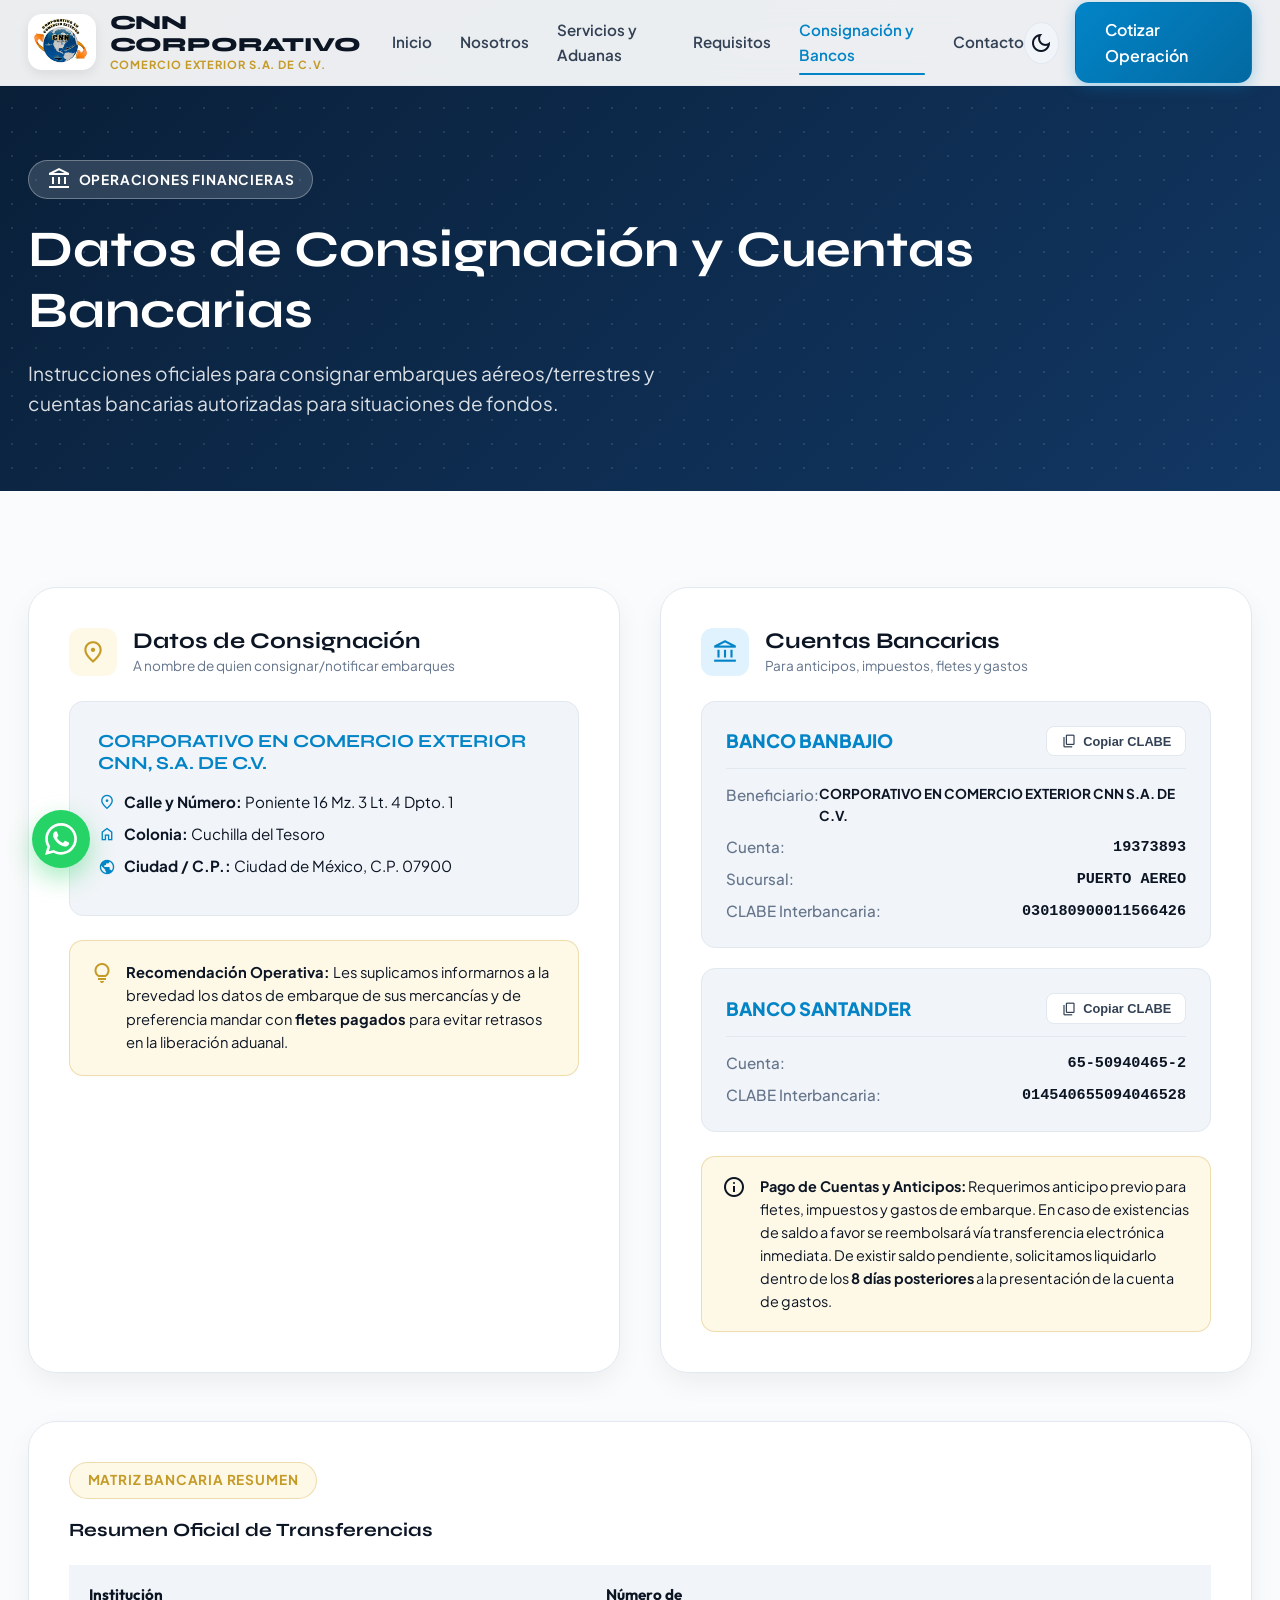
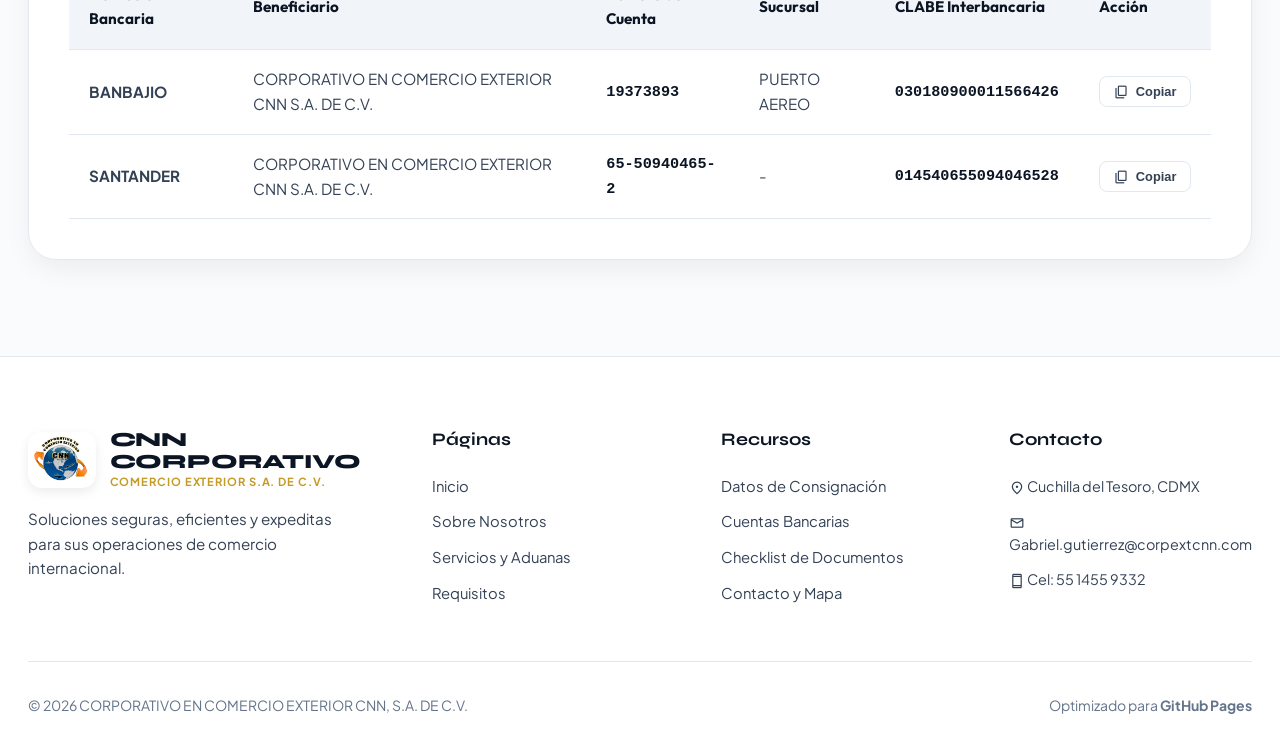
==== consignacion.html @ 1adea3d3 "Initial commit" ====
<!DOCTYPE html>
<html lang="es" data-theme="light">
<head>
  <meta charset="UTF-8">
  <meta name="viewport" content="width=device-width, initial-scale=1.0">
  <title>Datos de Consignación y Bancos | Corporativo en Comercio Exterior CNN</title>
  <meta name="description" content="Datos oficiales para consignar embarques aéreos y terrestres, y cuentas bancarias autorizadas de Banco BanBajio y Santander para anticipos y fletes.">
  
  <link rel="stylesheet" href="https://fonts.googleapis.com/css2?family=Material+Symbols+Outlined:opsz,wght,FILL,GRAD@20..48,100..700,0..1,-50..200" />
  <link rel="stylesheet" href="styles.css">
  <link rel="icon" type="image/png" href="assets/images/cnn_logo.png">
</head>
<body>

  <!-- HEADER -->
  <header class="header">
    <div class="container nav-container">
      <a href="index.html" class="logo">
        <img src="assets/images/cnn_logo.png" alt="CNN Logo" class="logo-img">
        <div class="logo-text">
          <span class="logo-title">CNN CORPORATIVO</span>
          <span class="logo-subtitle">Comercio Exterior S.A. de C.V.</span>
        </div>
      </a>

      <nav class="nav-menu" id="navMenu">
        <a href="index.html" class="nav-link">Inicio</a>
        <a href="nosotros.html" class="nav-link">Nosotros</a>
        <a href="servicios.html" class="nav-link">Servicios y Aduanas</a>
        <a href="requisitos.html" class="nav-link">Requisitos</a>
        <a href="consignacion.html" class="nav-link active">Consignación y Bancos</a>
        <a href="contacto.html" class="nav-link">Contacto</a>
      </nav>

      <div class="nav-actions">
        <button class="theme-toggle" id="themeToggle" aria-label="Cambiar tema">
          <!-- Icon injected by JS -->
        </button>
        <a href="contacto.html" class="btn btn-primary">Cotizar Operación</a>
        <button class="mobile-nav-toggle" id="navToggle" aria-label="Menú">
          <span class="material-symbols-outlined">menu</span>
        </button>
      </div>
    </div>
  </header>

  <!-- WHATSAPP FLOAT -->
  <a href="https://wa.me/525514559332?text=Hola,%20deseo%20informaci%C3%B3n%20sobre%20sus%20servicios" target="_blank" class="whatsapp-float" aria-label="WhatsApp">
    <svg class="svg-icon" viewBox="0 0 24 24"><path d="M.057 24l1.687-6.163c-1.041-1.804-1.588-3.849-1.587-5.946.003-6.556 5.338-11.891 11.893-11.891 3.181.001 6.167 1.24 8.413 3.488 2.245 2.248 3.481 5.236 3.48 8.414-.003 6.557-5.338 11.892-11.893 11.892-1.99-.001-3.951-.5-5.688-1.448l-6.305 1.654zm6.597-3.807c1.676.995 3.276 1.591 5.392 1.592 5.448 0 9.886-4.434 9.889-9.885.002-5.462-4.415-9.89-9.881-9.892-5.452 0-9.887 4.434-9.889 9.884-.001 2.225.651 3.891 1.746 5.634l-.999 3.648 3.742-.981zm11.387-5.464c-.074-.124-.272-.198-.57-.347-.297-.149-1.758-.868-2.031-.967-.272-.099-.47-.149-.669.149-.198.297-.768.967-.941 1.165-.173.198-.347.223-.644.074-.297-.149-1.255-.462-2.39-1.475-.883-.788-1.48-1.761-1.653-2.059-.173-.297-.018-.458.13-.606.134-.133.297-.347.446-.521.151-.172.2-.296.3-.495.099-.198.05-.372-.025-.521-.075-.148-.669-1.611-.916-2.206-.242-.579-.487-.501-.669-.51l-.57-.01c-.198 0-.52.074-.792.372s-1.04 1.016-1.04 2.479 1.065 2.876 1.213 3.074c.149.198 2.095 3.2 5.076 4.487.709.306 1.263.489 1.694.626.712.226 1.36.194 1.872.118.571-.085 1.758-.719 2.006-1.413.248-.695.248-1.29.173-1.414z"/></svg>
  </a>

  <!-- PAGE HEADER -->
  <section class="section-hero-header">
    <div class="container">
      <span class="section-tag" style="background:rgba(255,255,255,0.15); color:#ffffff; border-color:rgba(255,255,255,0.3);">
        <span class="material-symbols-outlined">account_balance</span> Operaciones Financieras
      </span>
      <h1>Datos de Consignación y Cuentas Bancarias</h1>
      <p>Instrucciones oficiales para consignar embarques aéreos/terrestres y cuentas bancarias autorizadas para situaciones de fondos.</p>
    </div>
  </section>

  <!-- CONSIGNACIÓN & TABLA BANCARIA -->
  <section class="section">
    <div class="container">
      <div class="consign-grid">
        <!-- DATOS DE CONSIGNACIÓN -->
        <div class="consign-card reveal reveal-left">
          <div style="display:flex; align-items:center; gap:1rem; margin-bottom:1.5rem;">
            <div style="width:48px; height:48px; border-radius:12px; background:var(--accent-gold-light); color:var(--accent-gold); display:flex; align-items:center; justify-content:center;">
              <span class="material-symbols-outlined" style="font-size:26px;">location_on</span>
            </div>
            <div>
              <h3 style="font-size:1.4rem;">Datos de Consignación</h3>
              <p style="font-size:0.85rem; color:var(--text-light);">A nombre de quien consignar/notificar embarques</p>
            </div>
          </div>

          <div style="background:var(--bg-tertiary); padding:1.75rem; border-radius:var(--radius-md); border:1px solid var(--border-color); margin-bottom:1.5rem;">
            <h4 style="font-size:1.15rem; color:var(--accent-cyan); margin-bottom:1rem;">
              CORPORATIVO EN COMERCIO EXTERIOR CNN, S.A. DE C.V.
            </h4>
            <p style="font-size:0.95rem; color:var(--text-main); margin-bottom:0.5rem; display:flex; align-items:center; gap:0.5rem;">
              <span class="material-symbols-outlined" style="font-size:18px; color:var(--accent-cyan);">location_on</span>
              <span><strong>Calle y Número:</strong> Poniente 16 Mz. 3 Lt. 4 Dpto. 1</span>
            </p>
            <p style="font-size:0.95rem; color:var(--text-main); margin-bottom:0.5rem; display:flex; align-items:center; gap:0.5rem;">
              <span class="material-symbols-outlined" style="font-size:18px; color:var(--accent-cyan);">home</span>
              <span><strong>Colonia:</strong> Cuchilla del Tesoro</span>
            </p>
            <p style="font-size:0.95rem; color:var(--text-main); margin-bottom:0.5rem; display:flex; align-items:center; gap:0.5rem;">
              <span class="material-symbols-outlined" style="font-size:18px; color:var(--accent-cyan);">public</span>
              <span><strong>Ciudad / C.P.:</strong> Ciudad de México, C.P. 07900</span>
            </p>
          </div>

          <div style="background:var(--accent-gold-light); padding:1.25rem; border-radius:var(--radius-md); border:1px solid rgba(197, 155, 39, 0.3); font-size:0.92rem; color:var(--text-main); line-height:1.6; display:flex; gap:0.75rem;">
            <span class="material-symbols-outlined" style="color:var(--accent-gold); flex-shrink:0;">lightbulb</span>
            <div>
              <strong>Recomendación Operativa:</strong> Les suplicamos informarnos a la brevedad los datos de embarque de sus mercancías y de preferencia mandar con <strong>fletes pagados</strong> para evitar retrasos en la liberación aduanal.
            </div>
          </div>
        </div>

        <!-- CUENTAS BANCARIAS AUTORIZADAS -->
        <div class="consign-card reveal reveal-right delay-200">
          <div style="display:flex; align-items:center; gap:1rem; margin-bottom:1.5rem;">
            <div style="width:48px; height:48px; border-radius:12px; background:var(--accent-cyan-light); color:var(--accent-cyan); display:flex; align-items:center; justify-content:center;">
              <span class="material-symbols-outlined" style="font-size:26px;">account_balance</span>
            </div>
            <div>
              <h3 style="font-size:1.4rem;">Cuentas Bancarias</h3>
              <p style="font-size:0.85rem; color:var(--text-light);">Para anticipos, impuestos, fletes y gastos</p>
            </div>
          </div>

          <!-- BANCO BANBAJIO -->
          <div class="bank-box">
            <div class="bank-header">
              <span class="bank-name">BANCO BANBAJIO</span>
              <button class="copy-btn" data-copy="030180900011566426">
                <span class="material-symbols-outlined" style="font-size:16px;">content_copy</span> Copiar CLABE
              </button>
            </div>
            <div class="bank-details">
              <div class="bank-detail-row">
                <span class="bank-detail-label">Beneficiario:</span>
                <span style="font-weight:700; font-size:0.85rem;">CORPORATIVO EN COMERCIO EXTERIOR CNN S.A. DE C.V.</span>
              </div>
              <div class="bank-detail-row">
                <span class="bank-detail-label">Cuenta:</span>
                <span class="bank-detail-val">19373893</span>
              </div>
              <div class="bank-detail-row">
                <span class="bank-detail-label">Sucursal:</span>
                <span class="bank-detail-val">PUERTO AEREO</span>
              </div>
              <div class="bank-detail-row">
                <span class="bank-detail-label">CLABE Interbancaria:</span>
                <span class="bank-detail-val">030180900011566426</span>
              </div>
            </div>
          </div>

          <!-- BANCO SANTANDER -->
          <div class="bank-box">
            <div class="bank-header">
              <span class="bank-name">BANCO SANTANDER</span>
              <button class="copy-btn" data-copy="014540655094046528">
                <span class="material-symbols-outlined" style="font-size:16px;">content_copy</span> Copiar CLABE
              </button>
            </div>
            <div class="bank-details">
              <div class="bank-detail-row">
                <span class="bank-detail-label">Cuenta:</span>
                <span class="bank-detail-val">65-50940465-2</span>
              </div>
              <div class="bank-detail-row">
                <span class="bank-detail-label">CLABE Interbancaria:</span>
                <span class="bank-detail-val">014540655094046528</span>
              </div>
            </div>
          </div>

          <div class="notice-box">
            <span class="material-symbols-outlined">info</span>
            <div>
              <strong>Pago de Cuentas y Anticipos:</strong> Requerimos anticipo previo para fletes, impuestos y gastos de embarque. En caso de existencias de saldo a favor se reembolsará vía transferencia electrónica inmediata. De existir saldo pendiente, solicitamos liquidarlo dentro de los <strong>8 días posteriores</strong> a la presentación de la cuenta de gastos.
            </div>
          </div>
        </div>
      </div>

      <!-- MATRIZ RESUMEN DE CUENTAS BANCARIAS -->
      <div class="bank-table-card reveal reveal-up delay-100">
        <div class="section-tag">Matriz Bancaria Resumen</div>
        <h3>Resumen Oficial de Transferencias</h3>
        <table class="bank-table">
          <thead>
            <tr>
              <th>Institución Bancaria</th>
              <th>Beneficiario</th>
              <th>Número de Cuenta</th>
              <th>Sucursal</th>
              <th>CLABE Interbancaria</th>
              <th>Acción</th>
            </tr>
          </thead>
          <tbody>
            <tr>
              <td><strong>BANBAJIO</strong></td>
              <td>CORPORATIVO EN COMERCIO EXTERIOR CNN S.A. DE C.V.</td>
              <td class="mono">19373893</td>
              <td>PUERTO AEREO</td>
              <td class="mono">030180900011566426</td>
              <td>
                <button class="copy-btn" data-copy="030180900011566426">
                  <span class="material-symbols-outlined" style="font-size:16px;">content_copy</span> Copiar
                </button>
              </td>
            </tr>
            <tr>
              <td><strong>SANTANDER</strong></td>
              <td>CORPORATIVO EN COMERCIO EXTERIOR CNN S.A. DE C.V.</td>
              <td class="mono">65-50940465-2</td>
              <td>-</td>
              <td class="mono">014540655094046528</td>
              <td>
                <button class="copy-btn" data-copy="014540655094046528">
                  <span class="material-symbols-outlined" style="font-size:16px;">content_copy</span> Copiar
                </button>
              </td>
            </tr>
          </tbody>
        </table>
      </div>
    </div>
  </section>

  <!-- FOOTER -->
  <footer class="footer">
    <div class="container">
      <div class="footer-grid">
        <div class="footer-col">
          <div class="logo">
            <img src="assets/images/cnn_logo.png" alt="CNN Logo" class="logo-img">
            <div class="logo-text">
              <span class="logo-title">CNN CORPORATIVO</span>
              <span class="logo-subtitle">Comercio Exterior S.A. de C.V.</span>
            </div>
          </div>
          <p>Soluciones seguras, eficientes y expeditas para sus operaciones de comercio internacional.</p>
        </div>

        <div class="footer-col">
          <h4 class="footer-title">Páginas</h4>
          <div class="footer-links">
            <a href="index.html">Inicio</a>
            <a href="nosotros.html">Sobre Nosotros</a>
            <a href="servicios.html">Servicios y Aduanas</a>
            <a href="requisitos.html">Requisitos</a>
          </div>
        </div>

        <div class="footer-col">
          <h4 class="footer-title">Recursos</h4>
          <div class="footer-links">
            <a href="consignacion.html">Datos de Consignación</a>
            <a href="consignacion.html">Cuentas Bancarias</a>
            <a href="requisitos.html">Checklist de Documentos</a>
            <a href="contacto.html">Contacto y Mapa</a>
          </div>
        </div>

        <div class="footer-col">
          <h4 class="footer-title">Contacto</h4>
          <div class="footer-links">
            <span style="color:var(--text-muted); font-size:0.9rem;"><span class="material-symbols-outlined" style="font-size:16px;">location_on</span> Cuchilla del Tesoro, CDMX</span>
            <span style="color:var(--text-muted); font-size:0.9rem;"><span class="material-symbols-outlined" style="font-size:16px;">mail</span> Gabriel.gutierrez@corpextcnn.com</span>
            <span style="color:var(--text-muted); font-size:0.9rem;"><span class="material-symbols-outlined" style="font-size:16px;">smartphone</span> Cel: 55 1455 9332</span>
          </div>
        </div>
      </div>

      <div class="footer-bottom">
        <div>© <span id="year">2026</span> CORPORATIVO EN COMERCIO EXTERIOR CNN, S.A. DE C.V.</div>
        <div>Optimizado para <strong>GitHub Pages</strong></div>
      </div>
    </div>
  </footer>

  <script src="app.js"></script>
  <script>document.getElementById('year').textContent = new Date().getFullYear();</script>
</body>
</html>
---- styles.css ----
/* ==========================================================================
   CORPORATIVO EN COMERCIO EXTERIOR CNN, S.A. DE C.V.
   Bespoke Multi-Page Design System, Printing & Animations
   ========================================================================== */

@import url('https://fonts.googleapis.com/css2?family=Syne:wght@600;700;800&family=Outfit:wght@400;500;600;700;800&family=Plus+Jakarta+Sans:wght@300;400;500;600;700&display=swap');
@import url('https://fonts.googleapis.com/css2?family=Material+Symbols+Outlined:opsz,wght,FILL,GRAD@20..48,100..700,0..1,-50..200');

:root {
  /* Color Palette - Executive Luxury Theme */
  --bg-primary: #fafbfc;
  --bg-secondary: #ffffff;
  --bg-tertiary: #f1f4f8;
  --bg-glass: rgba(255, 255, 255, 0.92);
  --bg-glass-card: rgba(255, 255, 255, 0.88);
  
  --text-main: #0c1524;
  --text-muted: #334155;
  --text-light: #64748b;
  
  --primary-navy: #091e36;
  --primary-blue: #113763;
  --accent-gold: #c59b27;
  --accent-gold-light: #fef8e7;
  --accent-gold-hover: #9a7818;
  --accent-cyan: #0284c7;
  --accent-cyan-light: #e0f2fe;
  
  --border-color: #e2e8f0;
  --border-dark: #cbd5e1;
  --border-light: rgba(226, 232, 240, 0.8);
  
  --shadow-sm: 0 2px 8px rgba(12, 21, 36, 0.04);
  --shadow-md: 0 10px 30px -5px rgba(12, 21, 36, 0.08);
  --shadow-lg: 0 20px 40px -10px rgba(9, 30, 54, 0.14);
  --glow-cyan: 0 0 25px rgba(2, 132, 199, 0.25);
  --glow-gold: 0 0 25px rgba(197, 155, 39, 0.25);
  
  --radius-sm: 8px;
  --radius-md: 14px;
  --radius-lg: 20px;
  --radius-xl: 28px;
  
  --transition-fast: 0.2s cubic-bezier(0.4, 0, 0.2, 1);
  --transition-normal: 0.35s cubic-bezier(0.4, 0, 0.2, 1);
  --transition-slow: 0.6s cubic-bezier(0.16, 1, 0.3, 1);
}

[data-theme="dark"] {
  --bg-primary: #060a12;
  --bg-secondary: #0d1524;
  --bg-tertiary: #131e33;
  --bg-glass: rgba(13, 21, 36, 0.92);
  --bg-glass-card: rgba(19, 30, 51, 0.8);
  
  --text-main: #f8fafc;
  --text-muted: #cbd5e1;
  --text-light: #94a3b8;
  
  --primary-navy: #1d4ed8;
  --primary-blue: #1e3a8a;
  --accent-gold: #f59e0b;
  --accent-gold-light: rgba(245, 158, 11, 0.15);
  --accent-gold-hover: #fbbf24;
  --accent-cyan: #38bdf8;
  --accent-cyan-light: rgba(56, 189, 248, 0.15);
  
  --border-color: #1e293b;
  --border-dark: #334155;
  --border-light: rgba(255, 255, 255, 0.1);
  
  --shadow-sm: 0 2px 8px rgba(0, 0, 0, 0.4);
  --shadow-md: 0 10px 30px -5px rgba(0, 0, 0, 0.5);
  --shadow-lg: 0 20px 40px -10px rgba(0, 0, 0, 0.6);
  --glow-cyan: 0 0 30px rgba(56, 189, 248, 0.3);
  --glow-gold: 0 0 30px rgba(245, 158, 11, 0.3);
}

/* Base Resets */
*, *::before, *::after {
  box-sizing: border-box;
  margin: 0;
  padding: 0;
}

html {
  scroll-behavior: smooth;
  font-size: 16px;
}

body {
  font-family: 'Plus Jakarta Sans', sans-serif;
  background-color: var(--bg-primary);
  color: var(--text-main);
  line-height: 1.6;
  overflow-x: hidden;
  transition: background-color var(--transition-normal), color var(--transition-normal);
}

h1, h2, h3, h4, h5, h6 {
  font-family: 'Syne', 'Outfit', sans-serif;
  color: var(--text-main);
  font-weight: 700;
  line-height: 1.2;
}

a {
  color: var(--accent-cyan);
  text-decoration: none;
  transition: all var(--transition-fast);
}

a:hover {
  color: var(--accent-gold);
}

ul {
  list-style: none;
}

img {
  max-width: 100%;
  height: auto;
  display: block;
}

.material-symbols-outlined {
  font-family: 'Material Symbols Outlined';
  font-weight: normal;
  font-style: normal;
  font-size: 24px;
  line-height: 1;
  letter-spacing: normal;
  text-transform: none;
  display: inline-block;
  white-space: nowrap;
  direction: ltr;
  vertical-align: middle;
}

/* Layout Utilities */
.container {
  width: 100%;
  max-width: 1280px;
  margin: 0 auto;
  padding: 0 1.75rem;
}

.section {
  padding: 6rem 0;
  position: relative;
}

.section-hero-header {
  padding-top: 10rem;
  padding-bottom: 4.5rem;
  background: linear-gradient(135deg, var(--primary-navy) 0%, var(--primary-blue) 100%);
  color: #ffffff;
  position: relative;
  overflow: hidden;
}

.section-hero-header::before {
  content: '';
  position: absolute;
  top: 0;
  left: 0;
  width: 100%;
  height: 100%;
  background-image: radial-gradient(rgba(255,255,255,0.1) 1px, transparent 1px);
  background-size: 24px 24px;
  pointer-events: none;
}

.section-hero-header h1 {
  font-size: clamp(2.2rem, 5vw, 3.2rem);
  color: #ffffff;
  margin-bottom: 1rem;
}

.section-hero-header p {
  font-size: clamp(1rem, 2vw, 1.2rem);
  color: rgba(255, 255, 255, 0.85);
  max-width: 680px;
}

.section-tag {
  display: inline-flex;
  align-items: center;
  gap: 0.5rem;
  background: var(--accent-gold-light);
  color: var(--accent-gold);
  padding: 0.4rem 1.1rem;
  border-radius: 9999px;
  font-size: 0.85rem;
  font-weight: 700;
  text-transform: uppercase;
  letter-spacing: 0.06em;
  margin-bottom: 1.25rem;
  border: 1px solid rgba(197, 155, 39, 0.3);
}

.section-title {
  font-size: clamp(1.8rem, 4vw, 2.5rem);
  margin-bottom: 1.25rem;
  letter-spacing: -0.02em;
}

.section-subtitle {
  font-size: 1.125rem;
  color: var(--text-muted);
  max-width: 720px;
  margin-bottom: 3.5rem;
}

.text-gradient {
  background: linear-gradient(135deg, var(--accent-cyan) 0%, var(--accent-gold) 100%);
  -webkit-background-clip: text;
  -webkit-text-fill-color: transparent;
}

.btn {
  display: inline-flex;
  align-items: center;
  justify-content: center;
  gap: 0.65rem;
  padding: 0.9rem 1.85rem;
  border-radius: var(--radius-md);
  font-weight: 600;
  font-size: 1rem;
  cursor: pointer;
  border: 1px solid transparent;
  transition: all var(--transition-fast);
}

.btn-primary {
  background: linear-gradient(135deg, #0284c7 0%, #0369a1 100%);
  color: #ffffff;
  box-shadow: 0 4px 15px rgba(2, 132, 199, 0.3);
}

.btn-primary:hover {
  transform: translateY(-2px);
  box-shadow: 0 8px 22px rgba(2, 132, 199, 0.45);
  color: #ffffff;
}

.btn-accent {
  background: linear-gradient(135deg, #c59b27 0%, #9a7818 100%);
  color: #ffffff;
  box-shadow: 0 4px 15px rgba(197, 155, 39, 0.3);
}

.btn-accent:hover {
  transform: translateY(-2px);
  box-shadow: 0 8px 22px rgba(197, 155, 39, 0.45);
  color: #ffffff;
}

.btn-outline {
  background: transparent;
  color: var(--text-main);
  border-color: var(--border-color);
}

.btn-outline:hover {
  background: var(--bg-tertiary);
  border-color: var(--accent-cyan);
  color: var(--accent-cyan);
  transform: translateY(-2px);
}

/* Scroll Animations */
.reveal {
  opacity: 0;
  will-change: opacity, transform;
  transition: opacity var(--transition-slow), transform var(--transition-slow);
}
.reveal-up { transform: translateY(35px); }
.reveal-left { transform: translateX(-45px); }
.reveal-right { transform: translateX(45px); }
.reveal-zoom { transform: scale(0.94); }

.reveal.revealed {
  opacity: 1;
  transform: translateY(0) translateX(0) scale(1);
}

.delay-100 { transition-delay: 0.1s; }
.delay-200 { transition-delay: 0.2s; }
.delay-300 { transition-delay: 0.3s; }
.delay-400 { transition-delay: 0.4s; }

/* ==========================================================================
   HEADER & NAVBAR
   ========================================================================== */
.header {
  position: fixed;
  top: 0;
  left: 0;
  width: 100%;
  z-index: 1000;
  background: var(--bg-glass);
  backdrop-filter: blur(16px);
  -webkit-backdrop-filter: blur(16px);
  border-bottom: 1px solid var(--border-light);
  transition: all var(--transition-fast);
}

.header.scrolled {
  box-shadow: var(--shadow-md);
  padding: 0.2rem 0;
}

.nav-container {
  display: flex;
  align-items: center;
  justify-content: space-between;
  height: 85px;
}

.logo {
  display: flex;
  align-items: center;
  gap: 0.85rem;
  text-decoration: none;
}

.logo-img {
  height: 56px;
  width: auto;
  max-width: 80px;
  object-fit: contain;
  border-radius: var(--radius-md);
  background: #ffffff;
  padding: 4px;
  box-shadow: 0 4px 12px rgba(0, 0, 0, 0.08);
  transition: transform var(--transition-fast);
}

.logo:hover .logo-img {
  transform: scale(1.05);
}

.logo-text {
  display: flex;
  flex-direction: column;
}

.logo-title {
  font-family: 'Syne', sans-serif;
  font-size: 1.25rem;
  font-weight: 800;
  color: var(--text-main);
  line-height: 1.1;
  letter-spacing: -0.01em;
}

.logo-subtitle {
  font-size: 0.7rem;
  color: var(--accent-gold);
  font-weight: 700;
  letter-spacing: 0.08em;
  text-transform: uppercase;
}

.nav-menu {
  display: flex;
  align-items: center;
  gap: 1.75rem;
}

.nav-link {
  font-size: 0.95rem;
  font-weight: 600;
  color: var(--text-muted);
  position: relative;
  padding: 0.5rem 0;
}

.nav-link:hover, .nav-link.active {
  color: var(--accent-cyan);
}

.nav-link::after {
  content: '';
  position: absolute;
  bottom: 0;
  left: 0;
  width: 0%;
  height: 2px;
  background: var(--accent-cyan);
  transition: width var(--transition-fast);
  border-radius: 2px;
}

.nav-link:hover::after, .nav-link.active::after {
  width: 100%;
}

.nav-actions {
  display: flex;
  align-items: center;
  gap: 1rem;
}

.theme-toggle {
  background: var(--bg-tertiary);
  border: 1px solid var(--border-color);
  color: var(--text-main);
  width: 42px;
  height: 42px;
  border-radius: 50%;
  display: flex;
  align-items: center;
  justify-content: center;
  cursor: pointer;
  transition: all var(--transition-fast);
}

.theme-toggle:hover {
  background: var(--accent-cyan-light);
  color: var(--accent-cyan);
  transform: rotate(15deg);
}

.mobile-nav-toggle {
  display: none;
  background: none;
  border: none;
  font-size: 1.6rem;
  color: var(--text-main);
  cursor: pointer;
}

/* Floating WhatsApp Button */
.whatsapp-float {
  position: fixed;
  bottom: 2rem;
  left: 2rem;
  z-index: 999;
  width: 58px;
  height: 58px;
  background: #25d366;
  color: #ffffff;
  border-radius: 50%;
  display: flex;
  align-items: center;
  justify-content: center;
  box-shadow: 0 10px 25px rgba(37, 211, 102, 0.4);
  transition: all var(--transition-fast);
}

.whatsapp-float:hover {
  transform: scale(1.1);
  box-shadow: 0 15px 30px rgba(37, 211, 102, 0.6);
  color: #ffffff;
}

.whatsapp-float .svg-icon {
  width: 32px;
  height: 32px;
  fill: currentColor;
  stroke: none;
}

/* ==========================================================================
   HOMEPAGE SPECIFIC DESIGNS
   ========================================================================== */
.hero-split {
  padding-top: 10rem;
  padding-bottom: 7rem;
  background: radial-gradient(circle at 85% 15%, var(--accent-cyan-light) 0%, transparent 45%),
              radial-gradient(circle at 15% 85%, var(--accent-gold-light) 0%, transparent 45%);
}

.hero-grid {
  display: grid;
  grid-template-columns: 1.1fr 0.9fr;
  gap: 4rem;
  align-items: center;
}

.hero-title {
  font-size: clamp(2.5rem, 5vw, 3.5rem);
  line-height: 1.1;
  margin-bottom: 1.5rem;
  letter-spacing: -0.03em;
}

.hero-description {
  font-size: 1.2rem;
  color: var(--text-muted);
  margin-bottom: 2.5rem;
  max-width: 580px;
}

.hero-stats-banner {
  display: grid;
  grid-template-columns: repeat(3, 1fr);
  gap: 1.5rem;
  padding: 1.75rem 2rem;
  background: var(--bg-secondary);
  border: 1px solid var(--border-color);
  border-radius: var(--radius-lg);
  box-shadow: var(--shadow-md);
  margin-top: 2rem;
}

.stat-item h3 {
  font-size: 2.2rem;
  color: var(--accent-cyan);
  font-weight: 800;
  line-height: 1;
  margin-bottom: 0.35rem;
}

.stat-item p {
  font-size: 0.85rem;
  color: var(--text-light);
  font-weight: 600;
}

.hero-img-wrapper {
  position: relative;
  border-radius: var(--radius-xl);
  overflow: hidden;
  box-shadow: var(--shadow-lg);
  border: 2px solid var(--border-light);
}

.hero-img-wrapper img {
  width: 100%;
  height: 460px;
  object-fit: cover;
  transition: transform var(--transition-slow);
}

.hero-img-wrapper:hover img {
  transform: scale(1.04);
}

/* Process Timeline */
.timeline-section {
  background: var(--bg-tertiary);
  border-top: 1px solid var(--border-color);
  border-bottom: 1px solid var(--border-color);
}

.timeline-steps {
  display: grid;
  grid-template-columns: repeat(4, 1fr);
  gap: 2rem;
}

.timeline-step {
  background: var(--bg-secondary);
  border-radius: var(--radius-lg);
  padding: 2.25rem 1.75rem;
  border: 1px solid var(--border-color);
  position: relative;
  transition: all var(--transition-fast);
}

.timeline-step:hover {
  transform: translateY(-6px);
  border-color: var(--accent-cyan);
  box-shadow: var(--shadow-md);
}

.step-num {
  width: 44px;
  height: 44px;
  border-radius: 50%;
  background: var(--accent-cyan-light);
  color: var(--accent-cyan);
  display: flex;
  align-items: center;
  justify-content: center;
  font-family: 'Syne', sans-serif;
  font-weight: 800;
  font-size: 1.2rem;
  margin-bottom: 1.25rem;
}

.step-title {
  font-size: 1.2rem;
  margin-bottom: 0.75rem;
}

.step-desc {
  font-size: 0.92rem;
  color: var(--text-muted);
  line-height: 1.5;
}

/* Matrix Cards */
.service-list-matrix {
  display: grid;
  grid-template-columns: repeat(auto-fit, minmax(320px, 1fr));
  gap: 2rem;
}

.matrix-item {
  background: var(--bg-secondary);
  border: 1px solid var(--border-color);
  border-radius: var(--radius-lg);
  padding: 2.25rem;
  transition: all var(--transition-normal);
  display: flex;
  flex-direction: column;
  justify-content: space-between;
}

.matrix-item:hover {
  border-color: var(--accent-cyan);
  transform: translateY(-5px);
  box-shadow: var(--shadow-lg);
}

.matrix-icon-wrapper {
  width: 54px;
  height: 54px;
  border-radius: var(--radius-md);
  background: var(--accent-cyan-light);
  color: var(--accent-cyan);
  display: flex;
  align-items: center;
  justify-content: center;
  margin-bottom: 1.5rem;
}

.matrix-icon-wrapper .material-symbols-outlined {
  font-size: 28px;
}

/* Aduanas Grid */
.aduanas-grid {
  display: grid;
  grid-template-columns: repeat(auto-fit, minmax(220px, 1fr));
  gap: 1.5rem;
}

.aduana-card {
  background: var(--bg-secondary);
  border-radius: var(--radius-md);
  padding: 1.75rem;
  border: 1px solid var(--border-color);
  text-align: center;
  transition: all var(--transition-fast);
  position: relative;
}

.aduana-card:hover {
  transform: translateY(-6px);
  border-color: var(--accent-cyan);
  box-shadow: var(--shadow-md);
}

.aduana-icon {
  width: 56px;
  height: 56px;
  margin: 0 auto 1rem;
  border-radius: 50%;
  background: var(--accent-cyan-light);
  color: var(--accent-cyan);
  display: flex;
  align-items: center;
  justify-content: center;
}

.aduana-name {
  font-size: 1.15rem;
  margin-bottom: 0.35rem;
}

.aduana-type {
  font-size: 0.825rem;
  color: var(--accent-gold);
  font-weight: 700;
  text-transform: uppercase;
  margin-bottom: 0.5rem;
}

.aduana-desc {
  font-size: 0.875rem;
  color: var(--text-muted);
}

/* ==========================================================================
   NOSOTROS PAGE DESIGNS
   ========================================================================== */
.about-asymmetric {
  display: grid;
  grid-template-columns: 1fr 1fr;
  gap: 4rem;
  align-items: start;
}

.plaque-showcase {
  background: var(--bg-secondary);
  border: 1px solid var(--border-color);
  border-radius: var(--radius-xl);
  padding: 2.5rem;
  box-shadow: var(--shadow-md);
  position: relative;
}

.plaque-showcase img {
  border-radius: var(--radius-md);
  border: 3px solid var(--accent-gold);
  box-shadow: var(--shadow-lg);
  margin-top: 1.5rem;
}

.values-list-rows {
  display: flex;
  flex-direction: column;
  gap: 1.25rem;
  margin-top: 2rem;
}

.value-row-item {
  display: flex;
  align-items: flex-start;
  gap: 1.25rem;
  background: var(--bg-tertiary);
  padding: 1.25rem 1.5rem;
  border-radius: var(--radius-md);
  border-left: 4px solid var(--accent-cyan);
}

.value-row-item h4 {
  font-size: 1.1rem;
  color: var(--text-main);
  margin-bottom: 0.2rem;
}

.value-row-item p {
  font-size: 0.92rem;
  color: var(--text-muted);
}

/* ==========================================================================
   CONSIGNACION PAGE DESIGNS
   ========================================================================== */
.consign-grid {
  display: grid;
  grid-template-columns: 1fr 1fr;
  gap: 2.5rem;
}

.consign-card {
  background: var(--bg-secondary);
  border-radius: var(--radius-xl);
  padding: 2.5rem;
  border: 1px solid var(--border-color);
  box-shadow: var(--shadow-md);
}

.bank-box {
  background: var(--bg-tertiary);
  border: 1px solid var(--border-color);
  border-radius: var(--radius-md);
  padding: 1.5rem;
  margin-bottom: 1.25rem;
}

.bank-header {
  display: flex;
  align-items: center;
  justify-content: space-between;
  margin-bottom: 0.85rem;
  padding-bottom: 0.75rem;
  border-bottom: 1px solid var(--border-color);
}

.bank-name {
  font-size: 1.15rem;
  font-weight: 800;
  color: var(--accent-cyan);
}

.copy-btn {
  background: var(--bg-secondary);
  border: 1px solid var(--border-color);
  color: var(--text-muted);
  padding: 0.4rem 0.85rem;
  border-radius: var(--radius-sm);
  font-size: 0.8rem;
  font-weight: 600;
  cursor: pointer;
  display: flex;
  align-items: center;
  gap: 0.4rem;
  transition: all var(--transition-fast);
}

.copy-btn:hover {
  background: var(--accent-cyan);
  color: white;
  border-color: var(--accent-cyan);
}

.bank-details {
  display: grid;
  gap: 0.5rem;
  font-size: 0.95rem;
}

.bank-detail-row {
  display: flex;
  justify-content: space-between;
}

.bank-detail-label {
  color: var(--text-light);
  font-weight: 500;
}

.bank-detail-val {
  font-family: monospace;
  font-weight: 700;
  color: var(--text-main);
}

.notice-box {
  background: var(--accent-gold-light);
  border: 1px solid rgba(197, 155, 39, 0.3);
  color: var(--text-main);
  padding: 1.1rem 1.25rem;
  border-radius: var(--radius-md);
  font-size: 0.9rem;
  margin-top: 1.5rem;
  display: flex;
  gap: 0.85rem;
  align-items: flex-start;
}

.bank-table-card {
  background: var(--bg-secondary);
  border: 1px solid var(--border-color);
  border-radius: var(--radius-xl);
  box-shadow: var(--shadow-md);
  padding: 2.5rem;
  margin-top: 3rem;
}

.bank-table {
  width: 100%;
  border-collapse: collapse;
  margin-top: 1.5rem;
}

.bank-table th, .bank-table td {
  padding: 1.1rem 1.25rem;
  text-align: left;
  border-bottom: 1px solid var(--border-color);
}

.bank-table th {
  background: var(--bg-tertiary);
  font-family: 'Outfit', sans-serif;
  font-size: 0.95rem;
  color: var(--text-main);
  font-weight: 700;
}

.bank-table td {
  font-size: 0.95rem;
  color: var(--text-muted);
}

.bank-table .mono {
  font-family: monospace;
  font-weight: 700;
  color: var(--text-main);
}

/* ==========================================================================
   CHECKLIST PAGE (REQUISITOS.HTML) & PRINT SETUP
   ========================================================================== */
.checklist-wrapper {
  background: var(--bg-secondary);
  border: 1px solid var(--border-color);
  border-radius: var(--radius-xl);
  box-shadow: var(--shadow-md);
  overflow: hidden;
}

.checklist-tabs {
  display: flex;
  border-bottom: 1px solid var(--border-color);
  background: var(--bg-tertiary);
  overflow-x: auto;
  border-top-left-radius: var(--radius-xl);
  border-top-right-radius: var(--radius-xl);
}

.tab-btn {
  padding: 1.25rem 2rem;
  background: none;
  border: none;
  border-bottom: 3px solid transparent;
  font-family: 'Outfit', sans-serif;
  font-size: 1.05rem;
  font-weight: 600;
  color: var(--text-muted);
  cursor: pointer;
  white-space: nowrap;
  transition: all var(--transition-fast);
}

.tab-btn:hover {
  color: var(--accent-cyan);
}

.tab-btn.active {
  color: var(--accent-cyan);
  border-bottom-color: var(--accent-cyan);
  background: var(--bg-secondary);
}

.tab-content {
  display: none;
  padding: 2.5rem;
}

.tab-content.active {
  display: block;
  animation: fadeIn 0.4s ease;
}

@keyframes fadeIn {
  from { opacity: 0; transform: translateY(10px); }
  to { opacity: 1; transform: translateY(0); }
}

.print-section-title {
  display: none;
}

.doc-list {
  display: grid;
  grid-template-columns: repeat(auto-fill, minmax(340px, 1fr));
  gap: 1.25rem;
  margin-bottom: 2rem;
}

.doc-item {
  display: flex;
  align-items: flex-start;
  gap: 1rem;
  padding: 1.1rem 1.25rem;
  background: var(--bg-primary);
  border: 1px solid var(--border-color);
  border-radius: var(--radius-md);
  cursor: pointer;
  transition: all var(--transition-fast);
}

.doc-item:hover {
  border-color: var(--accent-cyan);
  background: var(--accent-cyan-light);
}

.doc-item input[type="checkbox"] {
  width: 22px;
  height: 22px;
  margin-top: 2px;
  accent-color: var(--accent-cyan);
  cursor: pointer;
}

.doc-item-title {
  font-weight: 600;
  font-size: 0.98rem;
  color: var(--text-main);
  margin-bottom: 0.2rem;
}

.doc-item-subtitle {
  font-size: 0.85rem;
  color: var(--text-light);
}

.checklist-actions {
  display: flex;
  align-items: center;
  justify-content: space-between;
  padding: 2rem 2.5rem;
  border-top: 1px solid var(--border-color);
  flex-wrap: wrap;
  gap: 1.25rem;
  background: var(--bg-secondary);
}

.progress-bar-container {
  flex-grow: 1;
  max-width: 320px;
}

.progress-label {
  display: flex;
  justify-content: space-between;
  font-size: 0.85rem;
  font-weight: 600;
  margin-bottom: 0.4rem;
}

.progress-bar {
  height: 8px;
  background: var(--bg-tertiary);
  border-radius: 9999px;
  overflow: hidden;
}

.progress-fill {
  height: 100%;
  width: 0%;
  background: linear-gradient(90deg, var(--accent-cyan), var(--accent-gold));
  transition: width 0.3s ease;
}

.print-banner {
  display: none;
}

/* ==========================================================================
   CONTACT PAGE DESIGNS
   ========================================================================== */
.contact-split {
  display: grid;
  grid-template-columns: 1fr 1.2fr;
  gap: 3.5rem;
}

.location-showcase-grid {
  display: grid;
  grid-template-columns: 1.15fr 0.85fr;
  gap: 2rem;
  margin-top: 3.5rem;
  align-items: stretch;
}

.map-card-wrapper {
  margin-top: 0;
  background: var(--bg-secondary);
  border: 1px solid var(--border-color);
  border-radius: var(--radius-xl);
  padding: 1.5rem;
  box-shadow: var(--shadow-md);
  overflow: hidden;
  display: flex;
  flex-direction: column;
}

.map-header {
  display: flex;
  align-items: center;
  justify-content: space-between;
  margin-bottom: 1rem;
  flex-wrap: wrap;
  gap: 0.5rem;
}

.map-title {
  font-size: 1.15rem;
  display: flex;
  align-items: center;
  gap: 0.5rem;
  color: var(--text-main);
}

.map-iframe {
  width: 100%;
  flex: 1;
  min-height: 380px;
  border: 0;
  border-radius: var(--radius-lg);
}

.building-card-wrapper {
  background: var(--bg-secondary);
  border: 1px solid var(--border-color);
  border-radius: var(--radius-xl);
  padding: 1.5rem;
  box-shadow: var(--shadow-md);
  overflow: hidden;
  display: flex;
  flex-direction: column;
}

.building-header {
  margin-bottom: 1rem;
}

.building-header h3 {
  font-size: 1.15rem;
  display: flex;
  align-items: center;
  gap: 0.5rem;
  color: var(--text-main);
}

.building-header p {
  font-size: 0.85rem;
  color: var(--text-muted);
  margin-top: 0.25rem;
}

.building-img-box {
  position: relative;
  flex: 1;
  border-radius: var(--radius-lg);
  overflow: hidden;
  display: flex;
  border: 1px solid var(--border-color);
}

.building-img {
  width: 100%;
  height: 100%;
  min-height: 380px;
  object-fit: cover;
  display: block;
}

.building-badge {
  position: absolute;
  bottom: 0.75rem;
  left: 0.75rem;
  right: 0.75rem;
  background: rgba(11, 25, 44, 0.9);
  backdrop-filter: blur(8px);
  color: #ffffff;
  padding: 0.65rem 0.9rem;
  border-radius: var(--radius-md);
  font-size: 0.82rem;
  font-weight: 600;
  display: flex;
  align-items: center;
  gap: 0.4rem;
  border: 1px solid rgba(255, 255, 255, 0.18);
}

.contact-info-card {
  background: linear-gradient(135deg, var(--primary-navy) 0%, var(--primary-blue) 100%);
  color: #ffffff;
  border-radius: var(--radius-xl);
  padding: 3rem;
  box-shadow: var(--shadow-lg);
  display: flex;
  flex-direction: column;
  justify-content: space-between;
}

.contact-info-card h3 {
  color: #ffffff;
  font-size: 2rem;
  margin-bottom: 1rem;
}

.contact-info-card p {
  color: rgba(255, 255, 255, 0.82);
  margin-bottom: 2rem;
}

.contact-detail-item {
  display: flex;
  gap: 1.25rem;
  align-items: flex-start;
  margin-bottom: 1.75rem;
}

.contact-icon-circle {
  width: 48px;
  height: 48px;
  border-radius: 50%;
  background: rgba(255, 255, 255, 0.15);
  display: flex;
  align-items: center;
  justify-content: center;
  flex-shrink: 0;
  color: #ffffff;
}

.contact-detail-text h4 {
  color: #ffffff;
  font-size: 1.05rem;
  margin-bottom: 0.2rem;
}

.contact-detail-text p {
  color: rgba(255, 255, 255, 0.78);
  font-size: 0.95rem;
}

.director-badge {
  background: rgba(255, 255, 255, 0.1);
  backdrop-filter: blur(8px);
  border: 1px solid rgba(255, 255, 255, 0.2);
  padding: 1.25rem;
  border-radius: var(--radius-md);
  margin-top: 1rem;
}

.director-title {
  font-size: 0.8rem;
  text-transform: uppercase;
  letter-spacing: 0.1em;
  color: var(--accent-gold);
  font-weight: 700;
}

.director-name {
  font-size: 1.25rem;
  font-weight: 800;
  color: #ffffff;
}

.form-card {
  background: var(--bg-secondary);
  border: 1px solid var(--border-color);
  border-radius: var(--radius-xl);
  padding: 3rem;
  box-shadow: var(--shadow-md);
}

.form-grid {
  display: grid;
  grid-template-columns: 1fr 1fr;
  gap: 1.25rem;
}

.form-group {
  display: flex;
  flex-direction: column;
  gap: 0.5rem;
  margin-bottom: 1.25rem;
}

.form-group.full-width {
  grid-column: 1 / -1;
}

.form-label {
  font-size: 0.9rem;
  font-weight: 600;
  color: var(--text-main);
}

.form-input, .form-select, .form-textarea {
  width: 100%;
  padding: 0.85rem 1rem;
  background: var(--bg-primary);
  border: 1px solid var(--border-color);
  border-radius: var(--radius-md);
  color: var(--text-main);
  font-family: inherit;
  font-size: 0.95rem;
  transition: all var(--transition-fast);
}

.form-input:focus, .form-select:focus, .form-textarea:focus {
  outline: none;
  border-color: var(--accent-cyan);
  box-shadow: 0 0 0 4px var(--accent-cyan-light);
}

.contact-action-btn {
  display: inline-flex;
  align-items: center;
  gap: 0.5rem;
  padding: 0.6rem 1.1rem;
  border-radius: var(--radius-sm);
  background: rgba(255, 255, 255, 0.15);
  color: #ffffff;
  font-size: 0.875rem;
  font-weight: 600;
  border: 1px solid rgba(255, 255, 255, 0.25);
  transition: all var(--transition-fast);
}

.contact-action-btn:hover {
  background: rgba(255, 255, 255, 0.3);
  color: #ffffff;
  transform: translateY(-2px);
}

/* ==========================================================================
   FOOTER
   ========================================================================== */
.footer {
  background: var(--bg-secondary);
  border-top: 1px solid var(--border-color);
  padding: 4.5rem 0 2rem;
}

.footer-grid {
  display: grid;
  grid-template-columns: 1.5fr repeat(3, 1fr);
  gap: 3.5rem;
  margin-bottom: 3.5rem;
}

.footer-col p {
  color: var(--text-muted);
  font-size: 0.95rem;
  margin-top: 1rem;
  max-width: 320px;
}

.footer-title {
  font-size: 1.1rem;
  margin-bottom: 1.5rem;
}

.footer-links {
  display: flex;
  flex-direction: column;
  gap: 0.75rem;
}

.footer-links a {
  color: var(--text-muted);
  font-size: 0.925rem;
}

.footer-links a:hover {
  color: var(--accent-cyan);
  padding-left: 4px;
}

.footer-bottom {
  display: flex;
  align-items: center;
  justify-content: space-between;
  padding-top: 2rem;
  border-top: 1px solid var(--border-color);
  font-size: 0.875rem;
  color: var(--text-light);
  flex-wrap: wrap;
  gap: 1rem;
}

.gh-badge {
  display: inline-flex;
  align-items: center;
  gap: 0.5rem;
  background: var(--bg-tertiary);
  border: 1px solid var(--border-color);
  padding: 0.35rem 0.85rem;
  border-radius: 9999px;
  font-size: 0.8rem;
  font-weight: 600;
}

/* Toast Notifications */
.toast-container {
  position: fixed;
  bottom: 2rem;
  right: 2rem;
  z-index: 9999;
  display: flex;
  flex-direction: column;
  gap: 0.75rem;
}

.toast {
  background: var(--bg-secondary);
  color: var(--text-main);
  border-left: 4px solid var(--accent-cyan);
  padding: 1rem 1.5rem;
  border-radius: var(--radius-md);
  box-shadow: 0 10px 30px rgba(0,0,0,0.2);
  display: flex;
  align-items: center;
  gap: 0.75rem;
  font-weight: 600;
  font-size: 0.95rem;
  animation: slideInRight 0.3s ease, fadeOut 0.3s ease 2.7s forwards;
}

@keyframes slideInRight {
  from { transform: translateX(100%); opacity: 0; }
  to { transform: translateX(0); opacity: 1; }
}

@keyframes fadeOut {
  from { opacity: 1; }
  to { opacity: 0; transform: translateY(10px); }
}

/* Print elements default screen state */
.print-banner,
.print-only-footer,
.print-section-title {
  display: none;
}

/* ==========================================================================
   MINIMALIST OFFICIAL PRINT STYLING (@MEDIA PRINT)
   PRINTS ONLY THE CURRENTLY SELECTED TAB IN A CLEAN DOCUMENT FORMAT
   ========================================================================== */
@page {
  size: A4 portrait;
  margin: 8mm 12mm;
}

@media print {
  html, body {
    height: auto !important;
    overflow: visible !important;
    font-size: 8.5pt !important;
    background: #ffffff !important;
    color: #000000 !important;
    font-family: Arial, Helvetica, sans-serif !important;
  }

  /* Hide Web Application Interface Controls */
  header, footer, .section-hero-header, .whatsapp-float, .toast-container,
  .checklist-tabs, .checklist-actions, .progress-bar-container, .section-tag,
  .map-card-wrapper, nav, .header, .btn, .mobile-nav-toggle, .theme-toggle {
    display: none !important;
  }

  /* Container Reset */
  .checklist-wrapper {
    border: none !important;
    box-shadow: none !important;
    background: #ffffff !important;
    padding: 0 !important;
    margin: 0 !important;
    overflow: visible !important;
  }

  /* HIDE ALL INACTIVE TABS & SHOW ONLY ACTIVE TAB */
  .tab-content {
    display: none !important;
  }

  .tab-content.active {
    display: block !important;
    padding: 0 !important;
    margin-top: 10px !important;
    margin-bottom: 15px !important;
  }

  /* Clean Document Letterhead Banner */
  .print-banner {
    display: flex !important;
    align-items: flex-start !important;
    justify-content: space-between !important;
    border-bottom: 2px solid #0b192c !important;
    padding-bottom: 8px !important;
    margin-bottom: 12px !important;
  }

  .print-banner-left .print-company-name {
    font-size: 1.05rem !important;
    font-weight: 800 !important;
    color: #0b192c !important;
    margin: 0 0 2px 0 !important;
    letter-spacing: -0.01em !important;
    text-transform: uppercase !important;
  }

  .print-banner-left .print-doc-title {
    font-size: 0.82rem !important;
    font-weight: 700 !important;
    color: #0077b6 !important;
    text-transform: uppercase !important;
    margin-bottom: 3px !important;
  }

  .print-banner-left .print-tab-subhead {
    font-size: 0.82rem !important;
    font-weight: 700 !important;
    color: #222222 !important;
    background: #f0f4f8 !important;
    padding: 2px 6px !important;
    display: inline-block !important;
    border-left: 3px solid #0077b6 !important;
  }

  .print-banner-right {
    text-align: right !important;
  }

  .print-banner-right p {
    font-size: 0.68rem !important;
    color: #333333 !important;
    margin: 1px 0 !important;
    line-height: 1.2 !important;
  }

  /* Clean Document Checklist List (No Web Card Padding or Borders) */
  .doc-list {
    display: grid !important;
    grid-template-columns: 1fr 1fr !important;
    gap: 4px 14px !important;
    margin-bottom: 0 !important;
  }

  .doc-item {
    border: none !important;
    border-bottom: 1px dotted #bbbbbb !important;
    background: #ffffff !important;
    break-inside: avoid !important;
    padding: 4px 0 !important;
    border-radius: 0 !important;
    box-shadow: none !important;
    display: flex !important;
    align-items: flex-start !important;
    gap: 6px !important;
  }

  .doc-item-title {
    color: #000000 !important;
    font-size: 0.78rem !important;
    font-weight: 700 !important;
    margin-bottom: 1px !important;
  }

  .doc-item-subtitle {
    color: #555555 !important;
    font-size: 0.65rem !important;
    line-height: 1.15 !important;
  }

  .doc-item input[type="checkbox"] {
    width: 12px !important;
    height: 12px !important;
    margin-top: 1px !important;
    border: 1px solid #000000 !important;
  }

  /* Document Footer & Signature Lines */
  .print-only-footer {
    display: block !important;
    margin-top: 24px !important;
    padding-top: 12px !important;
    border-top: 1px dashed #aaaaaa !important;
  }

  .print-signature-grid {
    display: grid !important;
    grid-template-columns: 1fr 1fr !important;
    gap: 50px !important;
    margin-bottom: 16px !important;
    margin-top: 15px !important;
  }

  .print-sig-box {
    text-align: center !important;
  }

  .sig-line {
    border-bottom: 1px solid #000000 !important;
    height: 35px !important;
    margin-bottom: 4px !important;
  }

  .print-sig-box span {
    font-size: 0.68rem !important;
    color: #222222 !important;
    font-weight: 700 !important;
    text-transform: uppercase !important;
  }

  .print-footer-info {
    text-align: center !important;
    border-top: 1px solid #e0e0e0 !important;
    padding-top: 6px !important;
  }

  .print-footer-info p {
    font-size: 0.64rem !important;
    color: #444444 !important;
    margin: 1px 0 !important;
  }
}

/* ==========================================================================
   RESPONSIVE DESIGN BREAKPOINTS
   ========================================================================== */
@media (max-width: 1024px) {
  .hero-grid, .about-asymmetric, .contact-split, .consign-grid, .location-showcase-grid {
    grid-template-columns: 1fr;
    gap: 3rem;
  }
  .timeline-steps {
    grid-template-columns: 1fr 1fr;
  }
  .footer-grid {
    grid-template-columns: 1fr 1fr;
  }
}

@media (max-width: 768px) {
  .mobile-nav-toggle { display: block; }
  .nav-menu {
    position: fixed;
    top: 85px;
    left: -100%;
    width: 100%;
    height: calc(100vh - 85px);
    background: var(--bg-secondary);
    flex-direction: column;
    padding: 2.5rem 1.5rem;
    gap: 1.5rem;
    align-items: flex-start;
    transition: left var(--transition-normal);
    border-top: 1px solid var(--border-color);
  }
  .nav-menu.active { left: 0; }
  .timeline-steps { grid-template-columns: 1fr; }
  .form-grid { grid-template-columns: 1fr; }
  .footer-grid { grid-template-columns: 1fr; }
  .checklist-actions {
    padding: 1.5rem;
    flex-direction: column;
    align-items: stretch;
  }
  .progress-bar-container {
    max-width: 100%;
  }
}

@media (max-width: 480px) {
  .hero-split { padding-top: 8rem; }
  .section { padding: 4rem 0; }
  .container { padding: 0 1.2rem; }
  .hero-stats-banner { grid-template-columns: 1fr; text-align: center; }
  .bank-table th, .bank-table td { padding: 0.75rem 0.5rem; font-size: 0.85rem; }
}
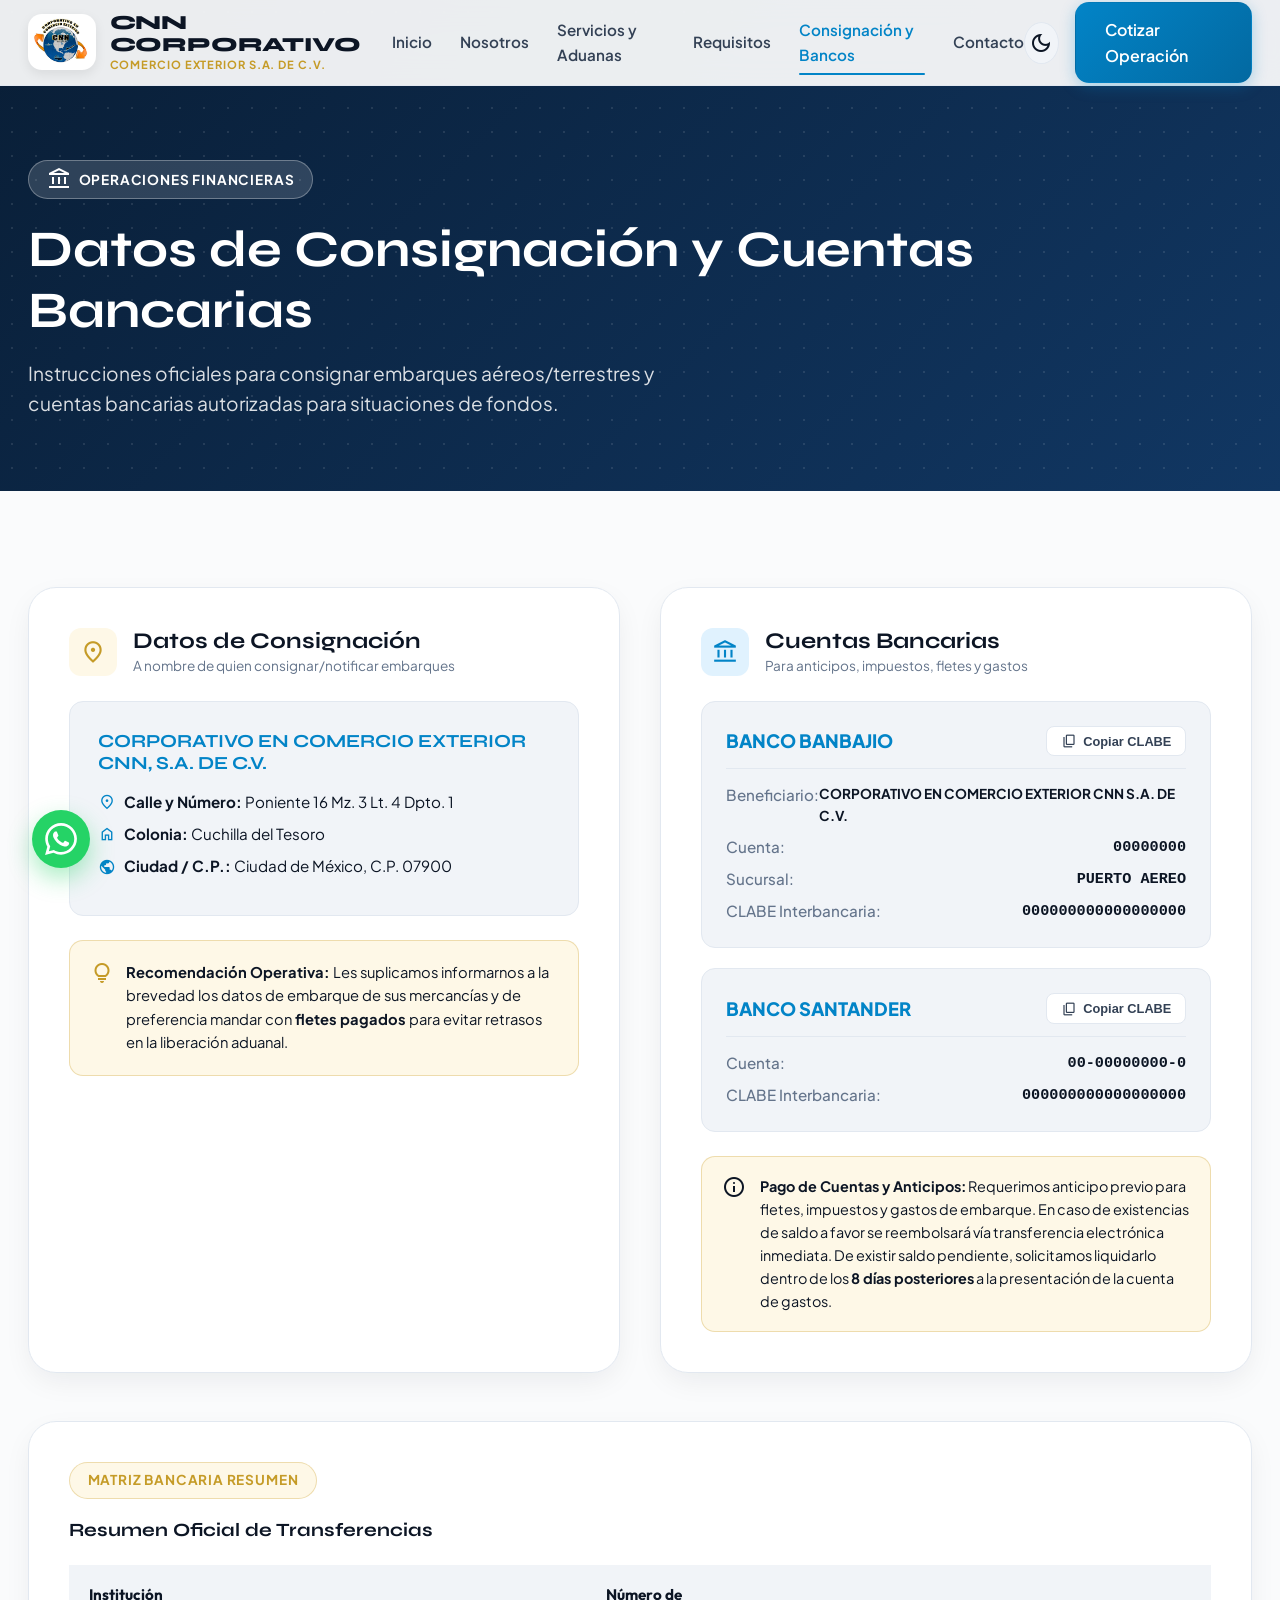
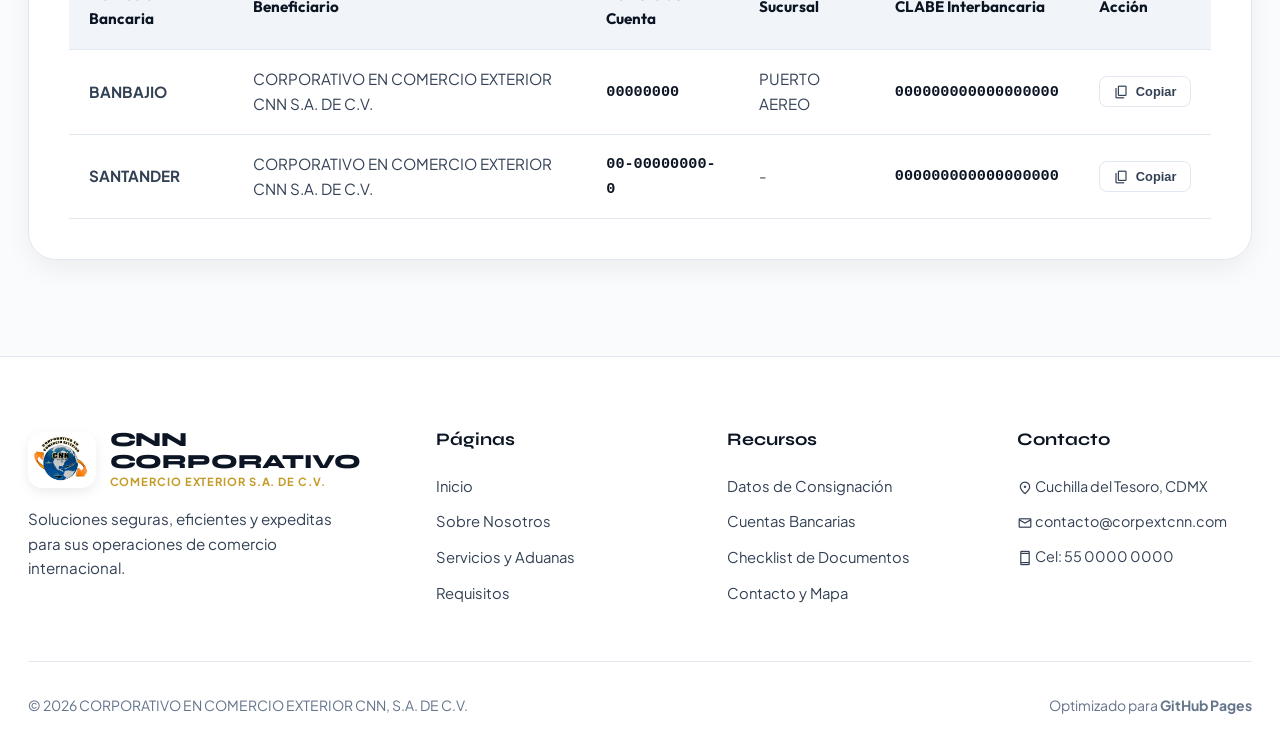
==== commit 75402fc4: "Remover datos bancarios y datos sensibles de contacto" ====
--- a/consignacion.html
+++ b/consignacion.html
@@ -45,7 +45,7 @@
   </header>
 
   <!-- WHATSAPP FLOAT -->
-  <a href="https://wa.me/525514559332?text=Hola,%20deseo%20informaci%C3%B3n%20sobre%20sus%20servicios" target="_blank" class="whatsapp-float" aria-label="WhatsApp">
+  <a href="https://wa.me/525500000000?text=Hola,%20deseo%20informaci%C3%B3n%20sobre%20sus%20servicios" target="_blank" class="whatsapp-float" aria-label="WhatsApp">
     <svg class="svg-icon" viewBox="0 0 24 24"><path d="M.057 24l1.687-6.163c-1.041-1.804-1.588-3.849-1.587-5.946.003-6.556 5.338-11.891 11.893-11.891 3.181.001 6.167 1.24 8.413 3.488 2.245 2.248 3.481 5.236 3.48 8.414-.003 6.557-5.338 11.892-11.893 11.892-1.99-.001-3.951-.5-5.688-1.448l-6.305 1.654zm6.597-3.807c1.676.995 3.276 1.591 5.392 1.592 5.448 0 9.886-4.434 9.889-9.885.002-5.462-4.415-9.89-9.881-9.892-5.452 0-9.887 4.434-9.889 9.884-.001 2.225.651 3.891 1.746 5.634l-.999 3.648 3.742-.981zm11.387-5.464c-.074-.124-.272-.198-.57-.347-.297-.149-1.758-.868-2.031-.967-.272-.099-.47-.149-.669.149-.198.297-.768.967-.941 1.165-.173.198-.347.223-.644.074-.297-.149-1.255-.462-2.39-1.475-.883-.788-1.48-1.761-1.653-2.059-.173-.297-.018-.458.13-.606.134-.133.297-.347.446-.521.151-.172.2-.296.3-.495.099-.198.05-.372-.025-.521-.075-.148-.669-1.611-.916-2.206-.242-.579-.487-.501-.669-.51l-.57-.01c-.198 0-.52.074-.792.372s-1.04 1.016-1.04 2.479 1.065 2.876 1.213 3.074c.149.198 2.095 3.2 5.076 4.487.709.306 1.263.489 1.694.626.712.226 1.36.194 1.872.118.571-.085 1.758-.719 2.006-1.413.248-.695.248-1.29.173-1.414z"/></svg>
   </a>
 
@@ -118,7 +118,7 @@
           <div class="bank-box">
             <div class="bank-header">
               <span class="bank-name">BANCO BANBAJIO</span>
-              <button class="copy-btn" data-copy="030180900011566426">
+              <button class="copy-btn" data-copy="000000000000000000">
                 <span class="material-symbols-outlined" style="font-size:16px;">content_copy</span> Copiar CLABE
               </button>
             </div>
@@ -129,7 +129,7 @@
               </div>
               <div class="bank-detail-row">
                 <span class="bank-detail-label">Cuenta:</span>
-                <span class="bank-detail-val">19373893</span>
+                <span class="bank-detail-val">00000000</span>
               </div>
               <div class="bank-detail-row">
                 <span class="bank-detail-label">Sucursal:</span>
@@ -137,7 +137,7 @@
               </div>
               <div class="bank-detail-row">
                 <span class="bank-detail-label">CLABE Interbancaria:</span>
-                <span class="bank-detail-val">030180900011566426</span>
+                <span class="bank-detail-val">000000000000000000</span>
               </div>
             </div>
           </div>
@@ -146,18 +146,18 @@
           <div class="bank-box">
             <div class="bank-header">
               <span class="bank-name">BANCO SANTANDER</span>
-              <button class="copy-btn" data-copy="014540655094046528">
+              <button class="copy-btn" data-copy="000000000000000000">
                 <span class="material-symbols-outlined" style="font-size:16px;">content_copy</span> Copiar CLABE
               </button>
             </div>
             <div class="bank-details">
               <div class="bank-detail-row">
                 <span class="bank-detail-label">Cuenta:</span>
-                <span class="bank-detail-val">65-50940465-2</span>
+                <span class="bank-detail-val">00-00000000-0</span>
               </div>
               <div class="bank-detail-row">
                 <span class="bank-detail-label">CLABE Interbancaria:</span>
-                <span class="bank-detail-val">014540655094046528</span>
+                <span class="bank-detail-val">000000000000000000</span>
               </div>
             </div>
           </div>
@@ -190,11 +190,11 @@
             <tr>
               <td><strong>BANBAJIO</strong></td>
               <td>CORPORATIVO EN COMERCIO EXTERIOR CNN S.A. DE C.V.</td>
-              <td class="mono">19373893</td>
+              <td class="mono">00000000</td>
               <td>PUERTO AEREO</td>
-              <td class="mono">030180900011566426</td>
+              <td class="mono">000000000000000000</td>
               <td>
-                <button class="copy-btn" data-copy="030180900011566426">
+                <button class="copy-btn" data-copy="000000000000000000">
                   <span class="material-symbols-outlined" style="font-size:16px;">content_copy</span> Copiar
                 </button>
               </td>
@@ -202,11 +202,11 @@
             <tr>
               <td><strong>SANTANDER</strong></td>
               <td>CORPORATIVO EN COMERCIO EXTERIOR CNN S.A. DE C.V.</td>
-              <td class="mono">65-50940465-2</td>
+              <td class="mono">00-00000000-0</td>
               <td>-</td>
-              <td class="mono">014540655094046528</td>
+              <td class="mono">000000000000000000</td>
               <td>
-                <button class="copy-btn" data-copy="014540655094046528">
+                <button class="copy-btn" data-copy="000000000000000000">
                   <span class="material-symbols-outlined" style="font-size:16px;">content_copy</span> Copiar
                 </button>
               </td>
@@ -256,8 +256,8 @@
           <h4 class="footer-title">Contacto</h4>
           <div class="footer-links">
             <span style="color:var(--text-muted); font-size:0.9rem;"><span class="material-symbols-outlined" style="font-size:16px;">location_on</span> Cuchilla del Tesoro, CDMX</span>
-            <span style="color:var(--text-muted); font-size:0.9rem;"><span class="material-symbols-outlined" style="font-size:16px;">mail</span> Gabriel.gutierrez@corpextcnn.com</span>
-            <span style="color:var(--text-muted); font-size:0.9rem;"><span class="material-symbols-outlined" style="font-size:16px;">smartphone</span> Cel: 55 1455 9332</span>
+            <span style="color:var(--text-muted); font-size:0.9rem;"><span class="material-symbols-outlined" style="font-size:16px;">mail</span> contacto@corpextcnn.com</span>
+            <span style="color:var(--text-muted); font-size:0.9rem;"><span class="material-symbols-outlined" style="font-size:16px;">smartphone</span> Cel: 55 0000 0000</span>
           </div>
         </div>
       </div>
